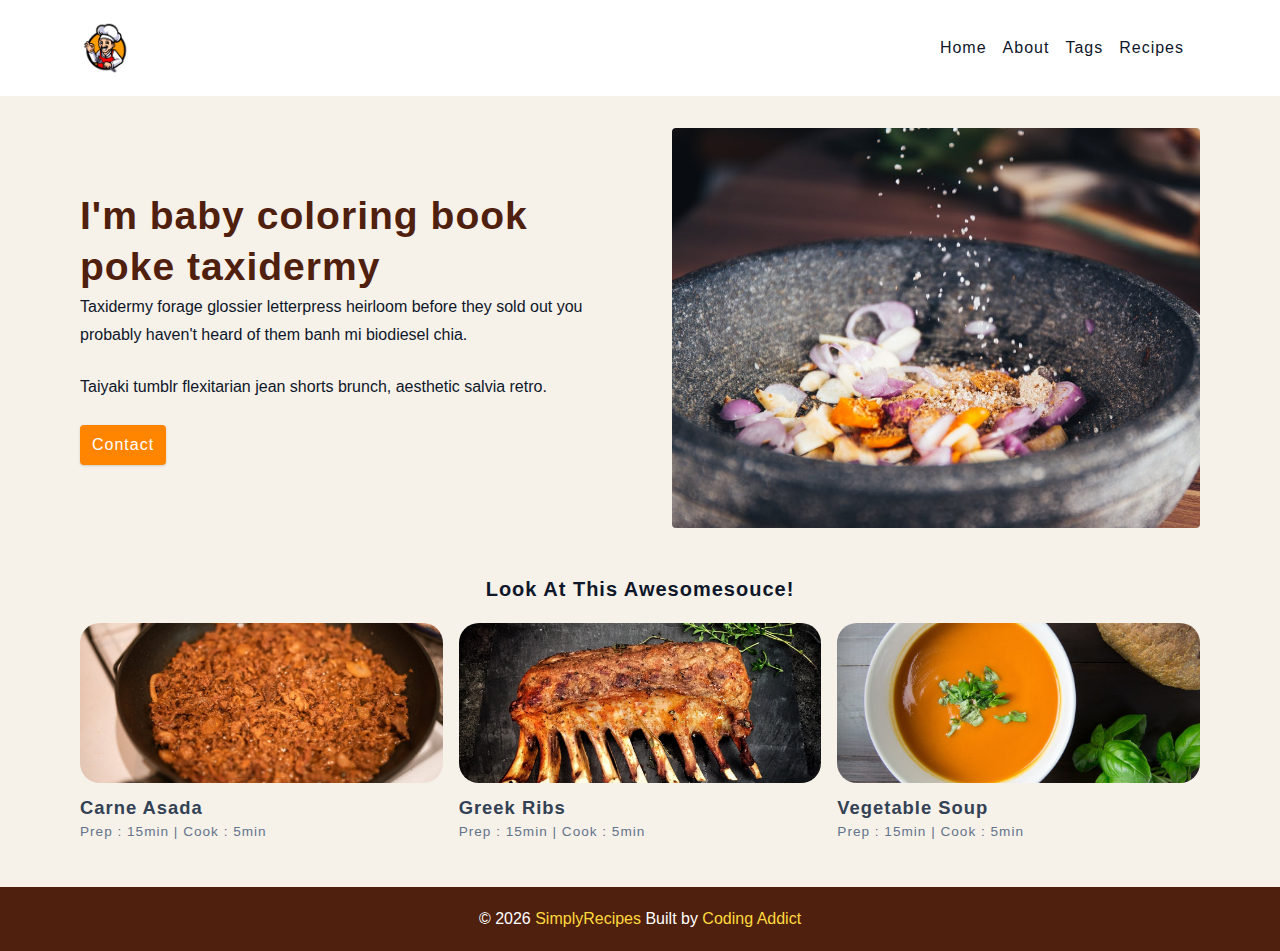
==== about.html @ af084292 "initial commit" ====
<!DOCTYPE html>
<html lang="en">

<head>
  <meta charset="UTF-8" />
  <meta http-equiv="X-UA-Compatible" content="IE=edge" />
  <meta name="viewport" content="width=device-width, initial-scale=1.0" />
  <title>About || Final</title>
  <!-- favicon -->
  <link rel="shortcut icon" href="./assets/favicon.ico" type="image/x-icon" />
  <!-- normalize -->
  <link rel="stylesheet" href="./css/normalize.css" />
  <!-- font-awesome -->
  <link rel="stylesheet" href="https://cdnjs.cloudflare.com/ajax/libs/font-awesome/5.14.0/css/all.min.css" />
  <!-- main css -->
  <link rel="stylesheet" href="./css/main.css" />
</head>

<body>
  <!-- nav  -->
  <nav class="navbar">
    <div class="nav-center">
      <div class="nav-header">
        <a href="index.html" class="nav-logo">
          <img src="./assets/chef.png" alt="simply recipes" />
        </a>
        <button class="nav-btn btn">
          <i class="fas fa-align-justify"></i>
        </button>
      </div>
      <div class="nav-links">
        <a href="index.html" class="nav-link"> home </a>
        <a href="about.html" class="nav-link"> about </a>
        <a href="tags.html" class="nav-link"> tags </a>
        <a href="recipes.html" class="nav-link"> recipes </a>


      </div>
    </div>
  </nav>
  <!-- end of nav -->
  <main class="page">
    <section class="about-page">
      <article>
        <h2>I'm baby coloring book poke taxidermy</h2>
        <p>
          Taxidermy forage glossier letterpress heirloom before they sold out
          you probably haven't heard of them banh mi biodiesel chia.
        </p>
        <p>
          Taiyaki tumblr flexitarian jean shorts brunch, aesthetic salvia
          retro.
        </p>
        <a href="contact.html" class="btn"> contact </a>
      </article>
      <!-- needs fixes -->
      <img src="./assets/about.jpeg" alt="Person Pouring Salt in Bowl" class="img about-img" />
    </section>
    <section class="featured-recipes">
      <h5 class="featured-title">Look At This Awesomesouce!</h5>
      <div class="recipes-list">
        <!-- single recipe -->
        <a href="single-recipe.html" class="recipe">
          <img src="./assets/recipes/recipe-1.jpeg" class="img recipe-img" alt="" />
          <h5>Carne Asada</h5>
          <p>Prep : 15min | Cook : 5min</p>
        </a>
        <!-- end of single recipe -->
        <!-- single recipe -->
        <a href="single-recipe.html" class="recipe">
          <img src="./assets/recipes/recipe-2.jpeg" class="img recipe-img" alt="" />
          <h5>Greek Ribs</h5>
          <p>Prep : 15min | Cook : 5min</p>
        </a>
        <!-- end of single recipe -->
        <!-- single recipe -->
        <a href="single-recipe.html" class="recipe">
          <img src="./assets/recipes/recipe-3.jpeg" class="img recipe-img" alt="" />
          <h5>Vegetable Soup</h5>
          <p>Prep : 15min | Cook : 5min</p>
        </a>
        <!-- end of single recipe -->
      </div>
    </section>
  </main>
  <!-- footer -->
  <footer class="page-footer">
    <p>
      &copy; <span id="date"></span>
      <span class="footer-logo">SimplyRecipes</span> Built by
      <a href="https://www.johnsmilga.com/">Coding Addict</a>
    </p>
  </footer>
  <script src="./js/app.js"></script>
</body>

</html>
---- css/main.css ----
*,
::after,
::before {
  box-sizing: border-box;
}
/* fonts */

@import url("https://fonts.googleapis.com/css2?family=Roboto:wght@400;500;600&family=Montserrat&display=swap");
html {
  font-size: 100%;
} /*16px*/

:root {
  /* colors */
  --primary-100: #ffd19f;
  --primary-200: #c1beff;
  --primary-300: #a29dff;
  --primary-400: #837dff;
  --primary-500: #645cff;
  --primary-600: #504acc;
  --primary-700: #3c3799;
  --primary-800: #282566;
  --primary-900: #141233;

  /* Color Palette */
  --primary: #ff8400;
  --secondary: #ffd93d;
  --background: #f6f1e9;
  --darkPrimary: #4f200d;

  /* grey */
  --grey-50: #f8fafc;
  --grey-100: #f1f5f9;
  --grey-200: #e2e8f0;
  --grey-300: #cbd5e1;
  --grey-400: #94a3b8;
  --grey-500: #64748b;
  --grey-600: #475569;
  --grey-700: #334155;
  --grey-800: #1e293b;
  --grey-900: #0f172a;
  /* rest of the colors */
  --black: #222;
  --white: #fff;
  --red-light: #f8d7da;
  --red-dark: #842029;
  --green-light: #d1e7dd;
  --green-dark: #0f5132;

  /* fonts  */
  --headingFont: "Roboto", sans-serif;
  --bodyFont: "Nunito", sans-serif;
  --smallText: 0.7em;
  /* rest of the vars */
  --backgroundColor: var(--background);
  --textColor: var(--grey-900);
  --borderRadius: 0.25rem;
  --letterSpacing: 1px;
  --transition: 0.3s ease-in-out all;
  --max-width: 1120px;
  --fixed-width: 600px;

  /* box shadow*/
  --shadow-1: 0 1px 3px 0 rgba(0, 0, 0, 0.1), 0 1px 2px 0 rgba(0, 0, 0, 0.06);
  --shadow-2: 0 4px 6px -1px rgba(0, 0, 0, 0.1),
    0 2px 4px -1px rgba(0, 0, 0, 0.06);
  --shadow-3: 0 10px 15px -3px rgba(0, 0, 0, 0.1),
    0 4px 6px -2px rgba(0, 0, 0, 0.05);
  --shadow-4: 0 20px 25px -5px rgba(0, 0, 0, 0.1),
    0 10px 10px -5px rgba(0, 0, 0, 0.04);
}

body {
  background: var(--background);
  font-family: var(--bodyFont);
  font-weight: 400;
  line-height: 1.75;
  color: var(--textColor);
}

p {
  margin-top: 0;
  margin-bottom: 1.5rem;
  max-width: 40em;
}

h1,
h2,
h4,
h5 {
  margin: 0;
  /* margin-bottom: 1.38rem; */
  font-family: var(--headingFont);
  /* font-weight: 400; */
  line-height: 1.3;
  text-transform: capitalize;
  letter-spacing: var(--letterSpacing);
}

h1 {
  margin-top: 0;
  font-size: 3.052rem;
}

h2 {
  font-size: 2.441rem;
}

h3 {
  font-size: 1.953rem;
}

h4 {
  font-size: 1.563rem;
}

h5 {
  font-size: 1.25rem;
}

small,
.text-small {
  font-size: var(--smallText);
}

a {
  text-decoration: none;
}
ul {
  list-style-type: none;
  padding: 0;
}

.img {
  width: 100%;
  display: block;
  object-fit: cover;
}
/* buttons */

.btn {
  cursor: pointer;
  color: var(--white);
  background: var(--primary);
  border: transparent;
  border-radius: var(--borderRadius);
  letter-spacing: var(--letterSpacing);
  padding: 0.375rem 0.75rem;
  box-shadow: var(--shadow-1);
  transition: var(--transtion);
  text-transform: capitalize;
  transition: var(--transition);
  display: inline-block;
}
.btn:hover {
  background: var(--secondary);
  box-shadow: var(--shadow-3);
}
.btn-hipster {
  color: var(--primary-500);
  background: var(--primary-200);
}
.btn-hipster:hover {
  color: var(--primary-200);
  background: var(--primary-700);
}
.btn-block {
  width: 100%;
}

/* alerts */
.alert {
  padding: 0.375rem 0.75rem;
  margin-bottom: 1rem;
  border-color: transparent;
  border-radius: var(--borderRadius);
}

.alert-danger {
  color: var(--red-dark);
  background: var(--red-light);
}
.alert-success {
  color: var(--green-dark);
  background: var(--green-light);
}
/* form */

.form {
  width: 90vw;
  max-width: var(--fixed-width);
  background: var(--white);
  border-radius: var(--borderRadius);
  box-shadow: var(--shadow-2);
  padding: 2rem 2.5rem;
  margin: 3rem auto;
}
.form-label {
  display: block;
  font-size: var(--smallText);
  margin-bottom: 0.5rem;
  text-transform: capitalize;
  letter-spacing: var(--letterSpacing);
}
.form-input,
.form-textarea {
  width: 100%;
  padding: 0.375rem 0.75rem;
  border-radius: var(--borderRadius);
  background: var(--backgroundColor);
  border: 1px solid var(--grey-200);
}

.form-row {
  margin-bottom: 1rem;
}

.form-textarea {
  height: 7rem;
}
::placeholder {
  font-family: inherit;
  color: var(--grey-400);
}
.form-alert {
  color: var(--red-dark);
  letter-spacing: var(--letterSpacing);
  text-transform: capitalize;
}
/* alert */

@keyframes spinner {
  to {
    transform: rotate(360deg);
  }
}

.loading {
  width: 6rem;
  height: 6rem;
  border: 5px solid var(--grey-400);
  border-radius: 50%;
  border-top-color: var(--primary-500);
  animation: spinner 0.6s linear infinite;
}
.loading {
  margin: 0 auto;
}
/* title */

.title {
  text-align: center;
}

.title-underline {
  background: var(--primary-500);
  width: 7rem;
  height: 0.25rem;
  margin: 0 auto;
  margin-top: -1rem;
}

/*
=============== 
Navbar
===============
*/

.navbar {
  display: flex;
  align-items: center;
  justify-content: center;
  background-color: #fff;
}
.nav-center {
  width: 90vw;
  max-width: var(--max-width);
}
.nav-header {
  height: 6rem;
  display: flex;
  justify-content: space-between;
  align-items: center;
}
.nav-header img {
  width: 50px;
}
.nav-header h3 {
  width: 100%;
  font-size: 28px;
  margin: 0 1rem;
  color: var(--primary);
  font-weight: 600 !important;
}
.nav-logo {
  display: flex;
  align-items: center;
}

.nav-btn {
  padding: 0.15rem 0.75rem;
}
.nav-btn i {
  font-size: 1.25rem;
}
.nav-links {
  height: 0;
  overflow: hidden;
  display: flex;
  flex-direction: column;
  transition: var(--transition);
}
.show-links {
  height: 23.9375rem;
}

.nav-link {
  display: block;
  text-align: center;
  font-size: 1.25rem;
  text-transform: capitalize;
  color: var(--grey-900);
  letter-spacing: var(--letterSpacing);
  padding: 1rem 0;
  border-top: 1px solid var(--grey-500);
  transition: var(--transition);
}
.nav-link:hover {
  color: var(--secondary);
}

.contact-link a {
  padding: 0.15rem 1rem;
}

@media screen and (min-width: 992px) {
  .navbar {
    height: 6rem;
  }
  .nav-center {
    display: flex;
    align-items: center;
  }
  .nav-header {
    padding: 0;
    margin-right: 2rem;
    height: auto;
  }

  .nav-btn {
    display: none;
  }
  .nav-links {
    height: auto !important;
    flex-direction: row;
    align-items: center;
    justify-content: flex-end;
    width: 100%;
  }
  .nav-link {
    padding: 0;
    border-top: none;
    margin-right: 1rem;
    font-size: 1rem;
  }
  .contact-link {
    margin-right: 0;
    margin-left: auto;
  }
}
/*
=============== 
Page
===============
*/

.page {
  width: 90vw;
  max-width: var(--max-width);
  margin: 0 auto;
  padding-top: 2rem;
  min-height: calc(100vh - (6rem + 4rem));
}

/*
=============== 
Footer
===============
*/

.page-footer {
  text-align: center;
  height: 4rem;
  display: flex;
  align-items: center;
  justify-content: center;
  background: var(--darkPrimary);
  color: var(--white);
}
.page-footer h5 {
  margin-top: 0;
  margin-bottom: 0;
}
.page-footer p {
  margin-bottom: 0;
}
.page-footer .footer-logo,
.page-footer a {
  color: var(--secondary);
}
/*
=============== 
Hero
===============
*/

.hero {
  height: 40vh;
  position: relative;
  margin-bottom: 2rem;
  background: url("../assets/main.jpeg") center/cover no-repeat;
  border-radius: var(--borderRadius);
}
.hero-container {
  position: absolute;
  top: 0;
  left: 0;
  width: 100%;
  height: 100%;
  display: flex;
  align-items: center;
  justify-content: center;
  background: rgba(0, 0, 0, 0.4);
  border-radius: var(--borderRadius);
}
.hero-text {
  color: var(--white);
  text-align: center;
}
.hero-text-container > h1 {
  opacity: 0;
  animation-delay: 0.1s;
}
.hero-text-container > p {
  opacity: 0;
  animation-delay: 0.2s;
}
.hero-text-container > a {
  opacity: 0;
  animation-delay: 0.3s;
}

@media only screen and (min-width: 768px) {
  .hero-text h1 {
    font-size: 4rem;
    margin-bottom: 0;
  }
}

/*
=============== 
Recipes 
===============
*/

.recipes-container {
  display: grid;
  gap: 2rem 1rem;
}

.recipes-list {
  display: grid;
  gap: 2rem 1rem;
  padding-bottom: 3rem;
}
.tags-container {
  order: 1;
  display: flex;
  flex-direction: column;
  padding-bottom: 3rem;
  /* background: blue; */
}
.tags-container h4 {
  margin-bottom: 0.5rem;
  font-weight: 500;
}
.tags-list {
  display: grid;
  grid-template-columns: 1fr 1fr 1fr;
}
.tags-list a {
  text-transform: capitalize;
  display: block;
  color: var(--grey-500);
  transition: var(--transition);
}
.tags-list a:hover {
  color: var(--primary-500);
}
.recipe {
  display: block;
}
.recipe-img {
  height: 15rem;

  border-radius: 20px;
  margin-bottom: 1rem;
}
.recipe h5 {
  margin-bottom: 0;
  margin-top: 0.25rem;
  line-height: 1;
  color: var(--grey-700);
}
.recipe p {
  margin-bottom: 0;
  line-height: 1;
  color: var(--grey-500);
  margin-top: 0.5rem;
  letter-spacing: var(--letterSpacing);
}
@media screen and (min-width: 576px) {
  .recipes-list {
    grid-template-columns: 1fr 1fr;
  }
  .recipe-img {
    height: 10rem;
  }
}

@media screen and (min-width: 992px) {
  .recipes-container {
    grid-template-columns: 200px 1fr;
    gap: 1rem;
  }
  .recipes-list {
    grid-template-columns: 1fr 1fr;
  }

  .recipe p {
    font-size: 0.85rem;
  }
  .tags-container {
    order: 0;
    /* background: blue; */
  }
  .tags-list {
    display: grid;
    grid-template-columns: 1fr;
  }
}

@media screen and (min-width: 1200px) {
  .recipe h5 {
    font-size: 1.15rem;
  }
  .recipes-list {
    grid-template-columns: 1fr 1fr 1fr;
  }
}
/*
=============== 
Error
===============
*/
.error-page {
  text-align: center;
  padding-top: 5rem;
}
.error-page h1 {
  font-size: 9rem;
}
/*
=============== 
About Page
===============
*/

.about-page h2 {
  text-transform: none;
  font-weight: bold;
  color: var(--darkPrimary);
}
.about-page {
  display: grid;
  gap: 2rem 4rem;
  padding-bottom: 3rem;
}
.about-img {
  border-radius: var(--borderRadius);
  height: 300px;
}

@media screen and (min-width: 992px) {
  .about-page {
    grid-template-columns: 1fr 1fr;
    grid-template-rows: 400px;
    align-items: center;
  }
  .about-img {
    height: 100%;
  }
}

.featured-title {
  text-align: center;
  margin-bottom: 1.3rem;
}
/*
=============== 
Contact Page
===============
*/
.contact-form {
  width: 100%;
  margin: 0;
}
.contact-container {
  display: grid;
  gap: 2rem 3rem;
  padding-bottom: 3rem;
}
@media screen and (min-width: 992px) {
  .contact-container {
    grid-template-columns: 1fr 450px;
    align-items: center;
  }
}

/*
=============== 
Tags Page
===============
*/

.tags-wrapper {
  display: grid;
  gap: 2rem;
  padding-bottom: 3rem;
}
.tag {
  aspect-ratio: 1/1;
  position: relative;
  overflow: hidden;
  border-radius: var(--borderRadius);
  text-align: center;
  color: var(--white);
  transition: var(--transition);
  padding: 1rem;
  border: 2px solid var(--primary);
  border-radius: 20px;
  margin: 0;
}
.tag:hover {
  background: rgba(0, 0, 0, 0.04);
}
.tag h5,
.tag p {
  /* z-index: 999 !important; */
  margin-bottom: 0;
}
.tag div {
  position: absolute;
  left: 0;
  top: 0;
  height: 100%;
}
.tag img {
  height: 100%;
  margin: auto;
}
.tag h5 {
  text-align: center;
  margin: 1rem;
  color: #fff;
  font-size: 44px;
  font-weight: 800;
}
.tag p {
  color: white;
  text-align: start;
  margin: 0 1rem;
}
@media screen and (min-width: 576px) {
  .tags-wrapper {
    grid-template-columns: 1fr 1fr;
  }
}
@media screen and (min-width: 992px) {
  .tags-wrapper {
    grid-template-columns: 1fr 1fr 1fr;
  }
}

/*
=============== 
Recipe Template
===============
*/

.recipe-hero {
  display: grid;
  gap: 3rem;
  background-color: var(--background);
}

.recipe-hero-img {
  height: 100%;
  border-radius: 30px;
}
.recipe-info p {
  color: var(--grey-600);
}
.recipe-info h2 {
  color: var(--darkPrimary);
}
.recipe-icons {
  display: grid;
  grid-template-columns: repeat(3, 1fr);
  gap: 1rem;
  margin: 2rem 0;
  text-align: center;
}
.recipe-icons i {
  font-size: 1.5rem;
  color: var(--primary);
}
.recipe-icons h5,
.recipe-icons p {
  margin-bottom: 0;
  font-size: 0.85em;
}

.recipe-icons p {
  color: var(--grey-600);
}
.recipe-tags {
  display: flex;
  align-items: center;
  flex-wrap: wrap;
  font-size: 0.7em;
  font-weight: 600;
}
.recipe-tags a {
  background: var(--primary);
  border-radius: var(--borderRadius);
  color: var(--white);
  padding: 0.05rem 0.5rem;
  margin: 0 0.25rem;
  text-transform: capitalize;
}
@media screen and (min-width: 992px) {
  .recipe-hero {
    grid-template-columns: 4fr 5fr;
    align-items: center;
  }
}
.recipe-content {
  padding: 3rem 0;
  display: grid;
  gap: 2rem 5rem;
}
@media screen and (min-width: 992px) {
  .recipe-content {
    grid-template-columns: 2fr 1fr;
  }
}
.single-instruction header {
  display: grid;
  grid-template-columns: auto 1fr;
  gap: 1.5rem;
  align-items: center;
}
.single-instruction header p {
  text-transform: uppercase;
  font-weight: 600;
  color: var(--primary-500);
  margin-bottom: 0;
}
.single-instruction > p {
  color: var(--grey-700);
}

.single-instruction header div {
  height: 2px;
  background: var(--grey-300);
}

.second-column {
  display: grid;
  row-gap: 2rem;
}

.single-ingredient {
  border-bottom: 2px solid var(--grey-300);
  padding-bottom: 0.75rem;
  color: var(--grey-700);
}
.single-tool {
  border-bottom: 2px solid var(--grey-300);
  padding-bottom: 0.75rem;
  color: var(--primary-500);
  text-transform: capitalize;
}

/* Modifications made by Subayeel */

/* Landing Page */
.landing-page {
  height: 80vh;

  background-color: var(--white);
}
.lp-container {
  display: grid;
  height: 80vh;
  place-content: center;
  gap: 1rem;
}
.hero-image {
  margin: auto;
  width: 14rem;
}
.hero-text-container {
  margin: auto 1rem;
}
.tagline {
  margin: 0;
  font-weight: 700;
  font-size: 42px;
  color: var(--darkPrimary);
  line-height: 42px;
  max-width: 400px;
  letter-spacing: 5px;
}
.hero-desc {
  margin: 1rem 0;
  max-width: 400px;
  line-height: 22px;
  color: var(--grey-600);
}
@media screen and (min-width: 962px) {
  .lp-container {
    grid-template-columns: 1fr 1fr;
  }
  .hero-image {
    width: 24rem;
  }
}
/* Dish card */
.horizontal-scroll {
  display: flex;
  flex-wrap: nowrap;
  overflow-x: auto;
}
.horizontal-scroll::-webkit-scrollbar {
  display: none;
}

.recipe-container {
  position: relative;
  width: 300px;
  flex: 0 0 auto;
  display: flex;
  margin: 2rem 1rem;
  flex-direction: column;
}
.plate {
  width: 14rem;
  aspect-ratio: 1/1;
  margin: auto auto -2rem auto;
  z-index: 2;
  filter: drop-shadow(5px 5px 5px #777777);
}
.dish-image-container {
  aspect-ratio: 1/1;

  width: 10rem;
  height: 10rem;
  overflow: hidden;
}
.dish-image {
  animation: zoom-in 0.2s ease-out forwards;
  object-fit: cover;
  position: absolute;
  left: 0;
  right: 0;
  margin-top: 2rem;
  margin-left: auto;
  margin-right: auto;
  width: 10rem;
  height: 10rem;
  border-radius: 100%;
  z-index: 3;
  transition: 0.2s ease-in-out;
  box-shadow: 0 9px 17px rgba(0, 0, 0, 0.3), 0 7px 6px rgba(0, 0, 0, 0.22);
}
.dish-image:hover {
  width: 10.2rem;
  height: 10.2rem;
  overflow: hidden;
}
.recipe-card {
  border-radius: 1rem;
  height: max-content;
  background-color: var(--secondary);
  padding: 3rem 2rem 0.7rem 2rem;
}
.recipe-card > small {
  margin: 0;
  color: var(--grey-500);
}
.recipe-card > h5 {
  color: var(--black);
  font-weight: 600;
}
.recipe-card > p {
  margin: 0;
}
.animate-pop-in {
  animation: pop-in 0.2s ease-out forwards;
}

.animate-slide-in {
  animation: slide-left 0.5s ease-out forwards;
}
@keyframes pop-in {
  0% {
    opacity: 0;
    transform: translateY(-2rem) scale(0.8);
  }
  100% {
    opacity: 1;
    transform: none;
  }
}
/* Animations */
@keyframes zoom-in {
  0% {
    transform: scale(0.9);
  }
  100% {
    transform: none;
  }
}
@keyframes slide-left {
  0% {
    opacity: 0;
    transform: translateX(-20rem);
  }
  100% {
    opacity: 1;
    transform: none;
  }
}
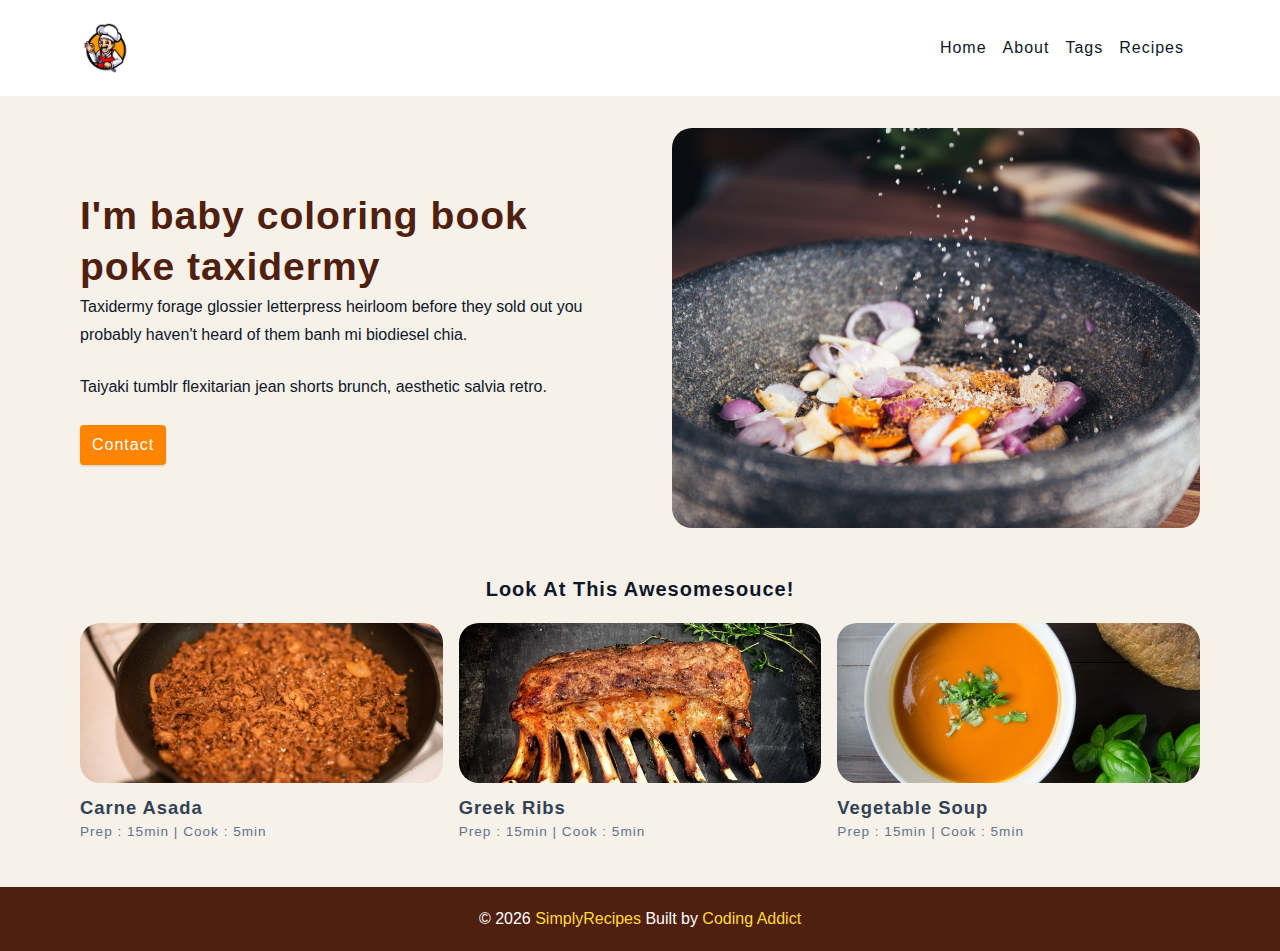
==== commit c4c6b8e4: "updated favicons" ====
--- a/about.html
+++ b/about.html
@@ -5,7 +5,7 @@
   <meta charset="UTF-8" />
   <meta http-equiv="X-UA-Compatible" content="IE=edge" />
   <meta name="viewport" content="width=device-width, initial-scale=1.0" />
-  <title>About || Final</title>
+  <title>About</title>
   <!-- favicon -->
   <link rel="shortcut icon" href="./assets/favicon.ico" type="image/x-icon" />
   <!-- normalize -->
--- a/css/main.css
+++ b/css/main.css
@@ -587,7 +587,7 @@
   padding-bottom: 3rem;
 }
 .about-img {
-  border-radius: var(--borderRadius);
+  border-radius: 20px;
   height: 300px;
 }
 
